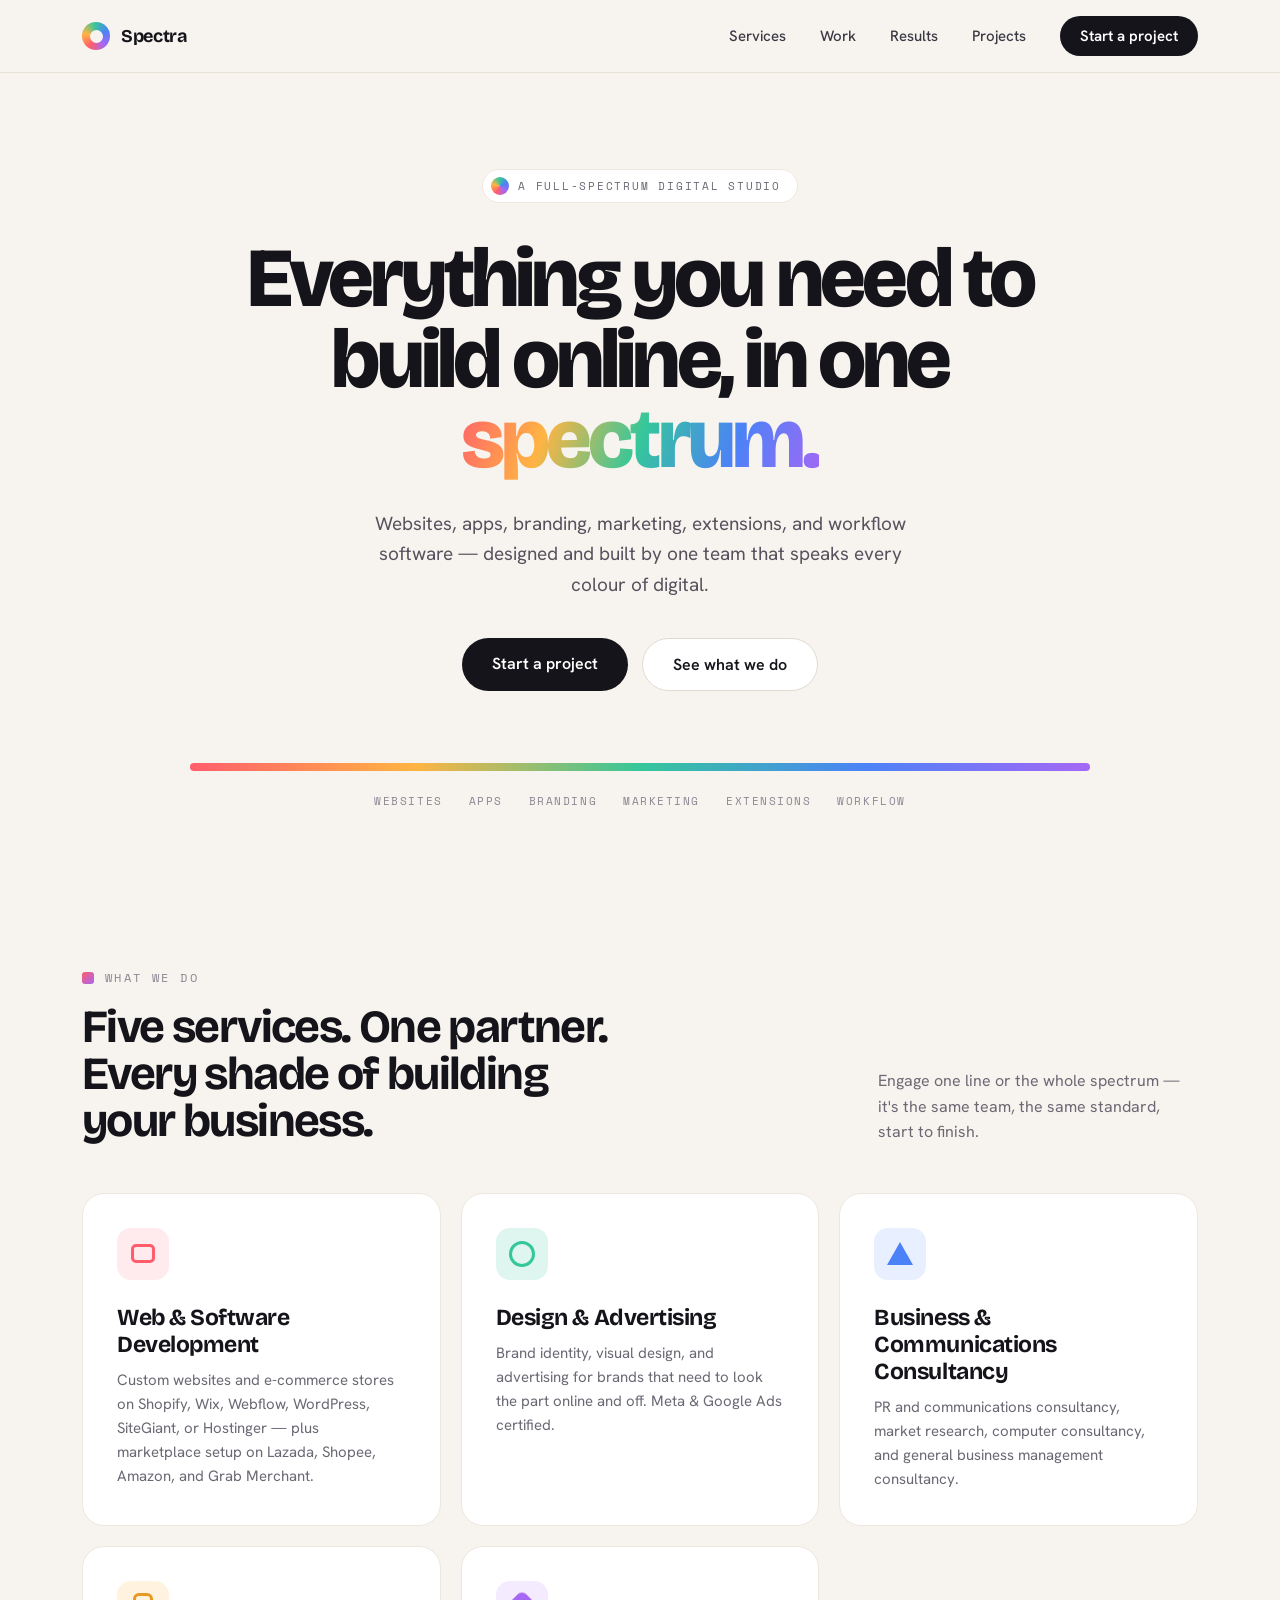
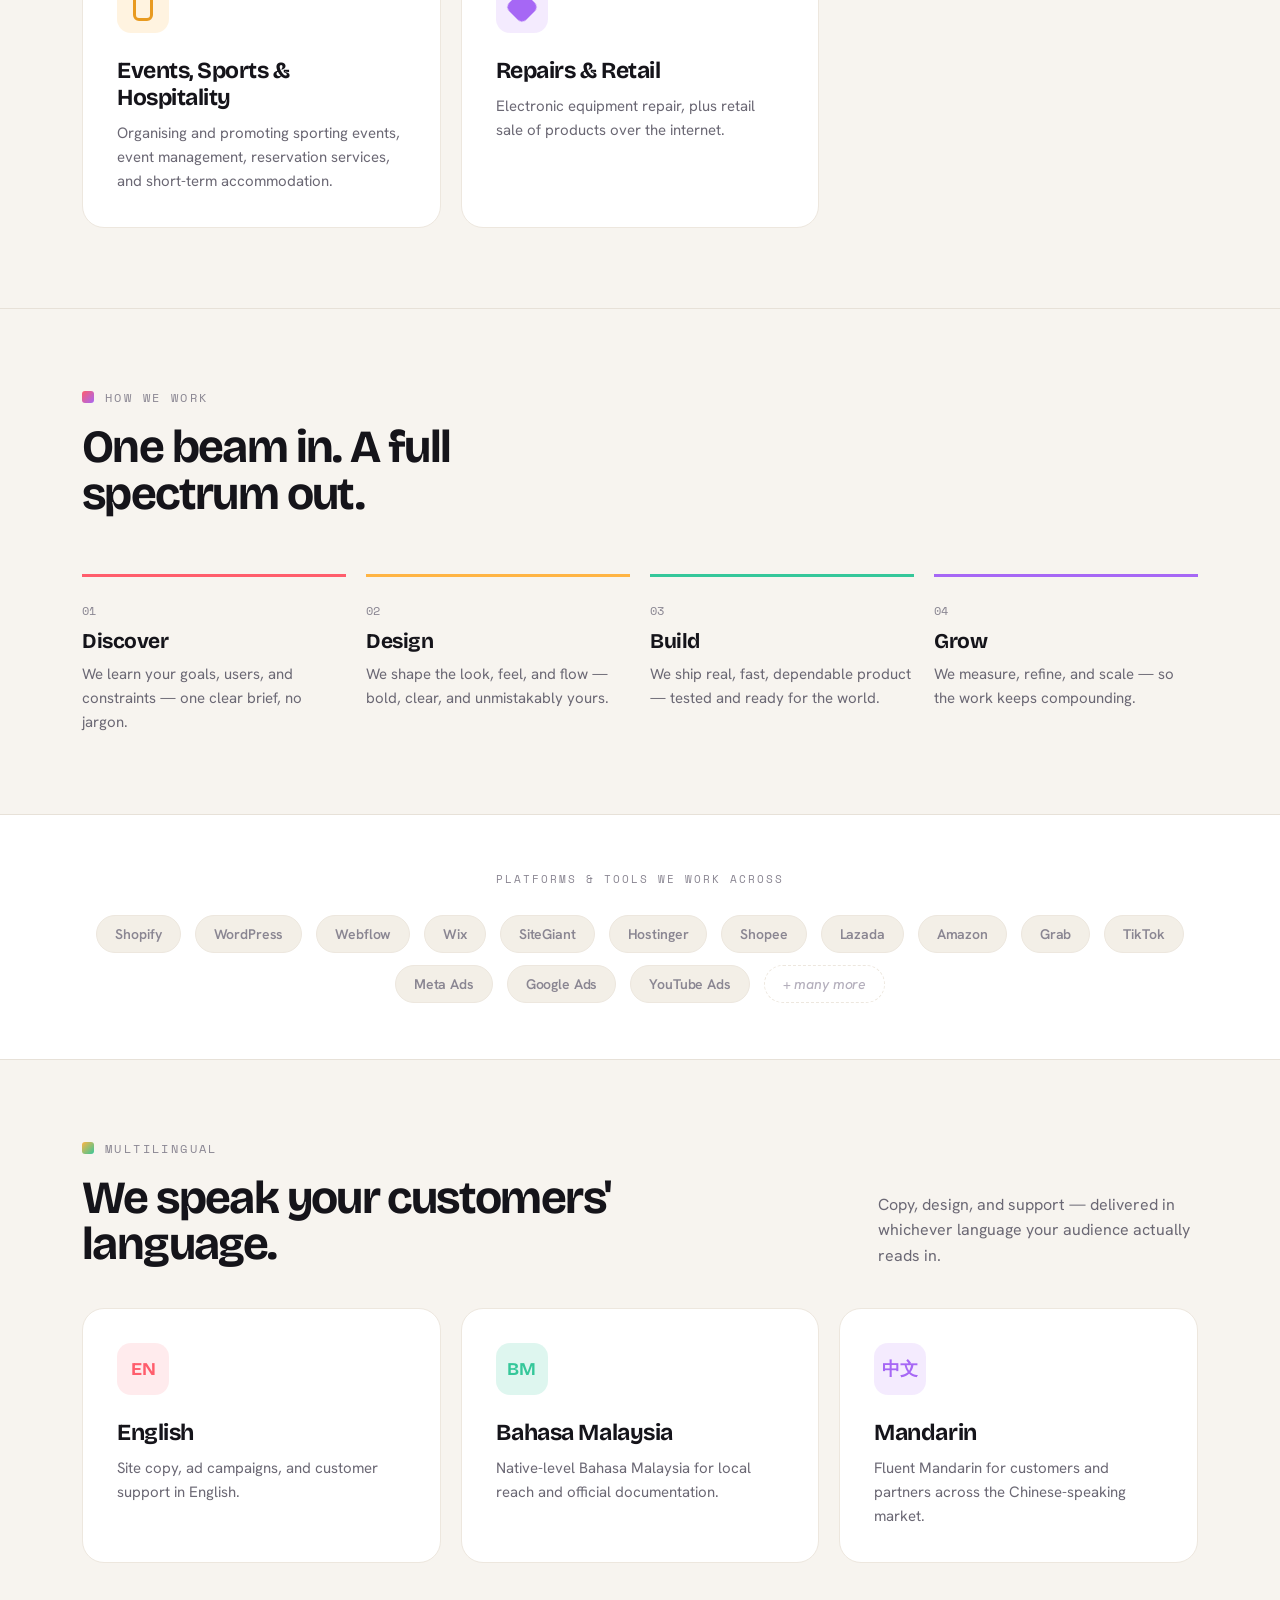
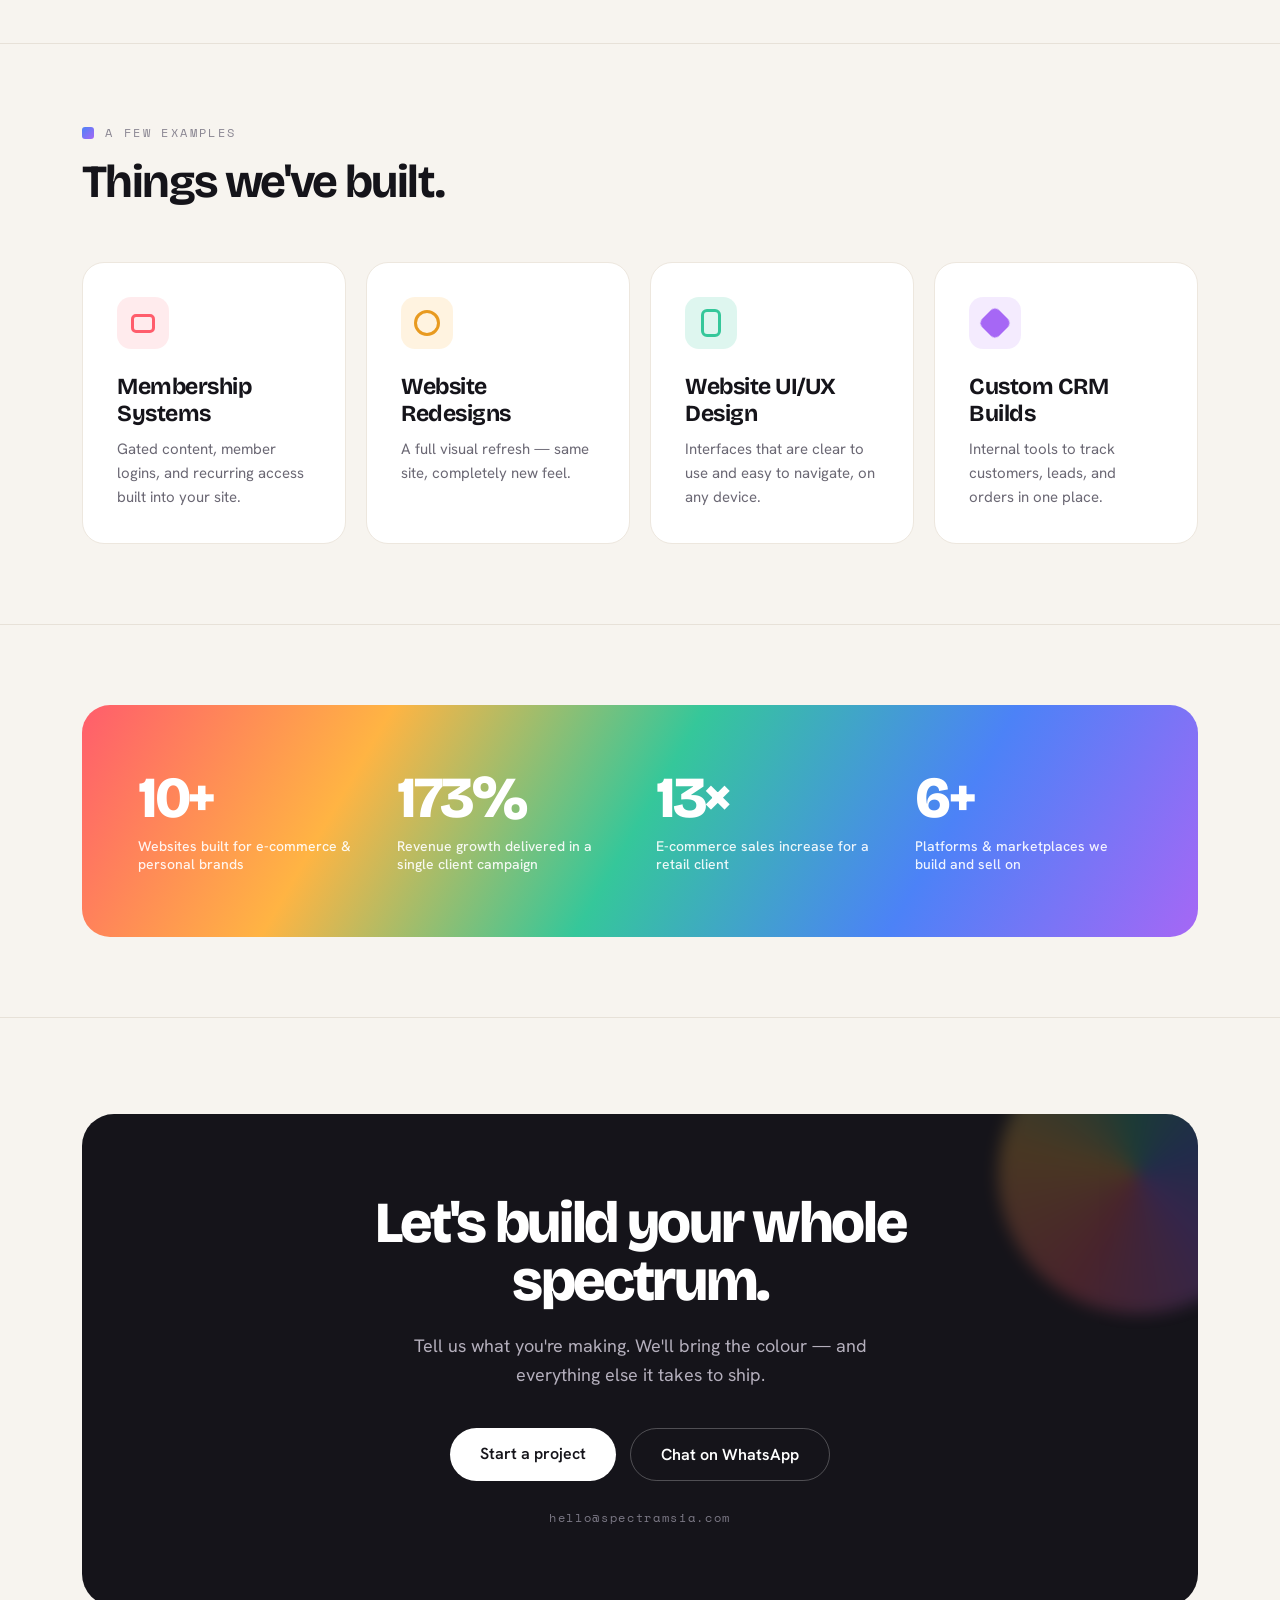
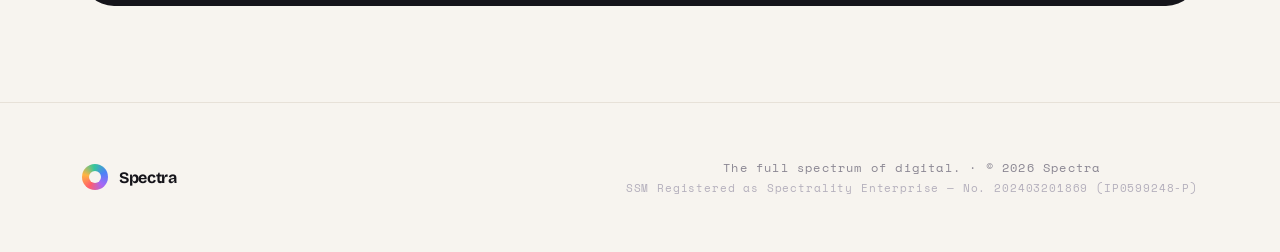
==== index.html @ 137b0df6 "Initial commit: homepage, favicon, and Projects page Adds favicon set (color-wheel mark) and a new /" ====
<!DOCTYPE html>
<html lang="en">
<head>
<meta charset="UTF-8">
<meta name="viewport" content="width=device-width, initial-scale=1.0">
<title>Spectra | Web Design, Branding &amp; Advertising Studio, Selangor</title>
<meta name="description" content="Spectra builds websites, apps, branding, and marketing for e-commerce and personal brands across Malaysia — Shopify, Wix, Webflow, WordPress, and more.">
<meta name="robots" content="index, follow">
<link rel="canonical" href="https://www.spectramsia.com/">
<meta name="theme-color" content="#15141A">

<!-- Favicon -->
<link rel="icon" href="/favicon.ico" sizes="32x32">
<link rel="icon" type="image/png" sizes="16x16" href="/favicon-16x16.png">
<link rel="icon" type="image/png" sizes="32x32" href="/favicon-32x32.png">
<link rel="icon" type="image/png" sizes="48x48" href="/favicon-48x48.png">
<link rel="apple-touch-icon" sizes="180x180" href="/apple-touch-icon.png">

<!-- Open Graph -->
<meta property="og:type" content="website">
<meta property="og:site_name" content="Spectra">
<meta property="og:title" content="Spectra | Web Design, Branding &amp; Advertising Studio">
<meta property="og:description" content="Websites, apps, branding, and marketing for e-commerce and personal brands across Malaysia — one team, every colour of digital.">
<meta property="og:url" content="https://www.spectramsia.com/">
<meta property="og:locale" content="en_US">

<!-- Twitter Card -->
<meta name="twitter:card" content="summary">
<meta name="twitter:title" content="Spectra | Web Design, Branding &amp; Advertising Studio">
<meta name="twitter:description" content="Websites, apps, branding, and marketing for e-commerce and personal brands across Malaysia — one team, every colour of digital.">

<link rel="preconnect" href="https://fonts.googleapis.com">
<link rel="preconnect" href="https://fonts.gstatic.com" crossorigin>
<link href="https://fonts.googleapis.com/css2?family=Bricolage+Grotesque:wght@400;500;700;800&family=Hanken+Grotesk:wght@500;600;700&family=Space+Mono:wght@400;700&display=swap" rel="stylesheet">

<script type="application/ld+json">
{
  "@context": "https://schema.org",
  "@type": "ProfessionalService",
  "name": "Spectra",
  "legalName": "Spectrality Enterprise",
  "description": "Web design, branding and advertising studio building websites, apps, and marketing for e-commerce and personal brands, plus event and sports facilitation as a secondary service.",
  "url": "https://www.spectramsia.com/",
  "address": {
    "@type": "PostalAddress",
    "streetAddress": "C-11-06 The Zest, Bandara Kinrara 9",
    "addressLocality": "Puchong",
    "addressRegion": "Selangor",
    "postalCode": "47180",
    "addressCountry": "MY"
  },
  "areaServed": "MY",
  "priceRange": "$$",
  "sameAs": [],
  "hasOfferCatalog": {
    "@type": "OfferCatalog",
    "name": "Services",
    "itemListElement": [
      { "@type": "Offer", "itemOffered": { "@type": "Service", "name": "Web & Software Development", "description": "Custom websites and e-commerce stores on Shopify, Wix, Webflow, WordPress, SiteGiant, or Hostinger." } },
      { "@type": "Offer", "itemOffered": { "@type": "Service", "name": "Design & Advertising", "description": "Brand identity, design, and Meta/Google Ads campaigns." } },
      { "@type": "Offer", "itemOffered": { "@type": "Service", "name": "Business & Communications Consultancy", "description": "PR, market research, and business management consultancy." } },
      { "@type": "Offer", "itemOffered": { "@type": "Service", "name": "Events, Sports & Hospitality", "description": "Organising and promoting sporting events, event management, and short-term accommodation." } },
      { "@type": "Offer", "itemOffered": { "@type": "Service", "name": "Repairs & Retail", "description": "Electronic equipment repair and retail sale of products online." } }
    ]
  }
}
</script>

<style>
  * { margin:0; padding:0; box-sizing:border-box; }
  html { scroll-behavior:smooth; }
  html, body { overflow-x:hidden; max-width:100%; }
  body { background:#F7F4EF; font-family:'Hanken Grotesk',sans-serif; color:#15141A; -webkit-font-smoothing:antialiased; -webkit-text-size-adjust:100%; }
  ::selection { background:#A667F5; color:#fff; }
  a { text-decoration:none; color:inherit; }
  .rise { animation: rise 0.7s ease-out both; }
  @keyframes rise { from{opacity:0; transform:translateY(10px);} to{opacity:1; transform:translateY(0);} }
  @media (prefers-reduced-motion: reduce) { .rise { animation:none; } }

  .btn-dark:hover { background:#2B2933; }
  .btn-light:hover { border-color:#15141A; }
  .service-card:hover { border-color: var(--hover-color, #15141A); }

  /* ---------- NAV / MOBILE MENU ---------- */
  .nav-toggle-input{ display:none; }
  .nav-toggle-label{
    display:none; width:36px; height:36px; align-items:center; justify-content:center;
    cursor:pointer; border-radius:8px; flex-shrink:0;
  }
  .nav-toggle-label span, .nav-toggle-label span::before, .nav-toggle-label span::after{
    content:""; display:block; width:20px; height:2px; background:#15141A; border-radius:2px;
    position:relative; transition:transform 0.2s ease, opacity 0.2s ease;
  }
  .nav-toggle-label span::before{ position:absolute; top:-6px; }
  .nav-toggle-label span::after{ position:absolute; top:6px; }
  .mobile-menu{ display:none; }

  @media (max-width:860px){
    .nav-links{ display:none !important; }
    .nav-toggle-label{ display:flex !important; }
    .nav-cta-desktop{ display:none !important; }

    .mobile-menu{
      display:block; max-height:0; overflow:hidden; list-style:none;
      background:#fff; border-top:1px solid #E7E1D8; transition:max-height 0.25s ease;
    }
    .mobile-menu li{ border-bottom:1px solid #EDE7DE; }
    .mobile-menu a{ display:block; padding:14px 32px; font-size:15px; font-weight:500; }
    .mobile-menu .mm-cta{ font-weight:600; color:#A667F5; }
    .nav-toggle-input:checked ~ .mobile-menu{ max-height:280px; }
    .nav-toggle-input:checked ~ .nav-bar .nav-toggle-label span{ background:transparent; }
    .nav-toggle-input:checked ~ .nav-bar .nav-toggle-label span::before{ transform:translateY(6px) rotate(45deg); }
    .nav-toggle-input:checked ~ .nav-bar .nav-toggle-label span::after{ transform:translateY(-6px) rotate(-45deg); }
  }

  /* ---------- HERO ---------- */
  .hero-wrap{ max-width:1180px; margin:0 auto; padding:96px 32px 80px; text-align:center; display:flex; flex-direction:column; align-items:center; }
  .hero-title{ font-family:'Bricolage Grotesque',sans-serif; font-weight:800; font-size:84px; line-height:0.96; letter-spacing:-0.045em; max-width:960px; }
  .hero-lead{ font-size:19px; line-height:1.6; color:#55525E; max-width:560px; margin-top:28px; }
  .hero-ctas{ display:flex; gap:14px; margin-top:38px; flex-wrap:wrap; justify-content:center; }
  .hero-ticker{ display:flex; flex-wrap:wrap; justify-content:center; gap:10px 26px; margin-top:22px; }
  .hero-ticker span{ font-family:'Space Mono',monospace; font-size:11px; letter-spacing:0.14em; text-transform:uppercase; color:#8A8692; }

  @media (max-width:760px){
    .hero-wrap{ padding:56px 24px 56px; }
    .hero-title{ font-size:40px !important; line-height:1.04 !important; letter-spacing:-0.03em !important; }
    .hero-lead{ font-size:16px !important; }
    .hero-ctas{ flex-direction:column; align-items:stretch; width:100%; margin-top:28px; }
    .hero-ctas a{ text-align:center; width:100%; }
    .spectrum-beam{ margin-top:44px !important; }
  }
  @media (max-width:420px){
    .hero-ticker{ gap:8px 16px; }
    .hero-ticker span{ font-size:10px; }
  }

  /* ---------- PLATFORM ROW ---------- */
  .platform-row{ display:flex; flex-wrap:wrap; justify-content:center; gap:12px 14px; }
  .platform-row span{
    font-family:'Hanken Grotesk',sans-serif; font-weight:600; font-size:14px;
    color:#8A8692; background:#F3EFE7; border:1px solid #EDE7DE;
    padding:9px 18px; border-radius:999px; letter-spacing:-0.01em;
    transition:color 0.2s ease, border-color 0.2s ease;
  }
  .platform-row span:hover{ color:#15141A; border-color:#D8D0C2; }
  .platform-row .platform-more{ color:#B4AFBC; font-style:italic; font-weight:500; background:transparent; border-style:dashed; }
  @media (max-width:600px){
    .platform-row{ gap:8px 10px; }
    .platform-row span{ font-size:12.5px; padding:7px 14px; }
  }

  /* ---------- SECTION HEAD ---------- */
  .sec-head{ display:flex; align-items:flex-end; justify-content:space-between; flex-wrap:wrap; gap:20px; margin-bottom:48px; }
  .sec-title{ font-family:'Bricolage Grotesque',sans-serif; font-weight:700; font-size:46px; line-height:1.02; letter-spacing:-0.035em; max-width:560px; }
  .sec-sub{ font-size:16px; line-height:1.6; color:#6B6874; max-width:320px; }
  @media (max-width:760px){
    .sec-title{ font-size:28px !important; }
    section{ padding-left:24px; padding-right:24px; }
  }

  /* ---------- GRIDS ---------- */
  .grid-3{ display:grid; grid-template-columns:repeat(3,1fr); gap:20px; }
  .grid-4{ display:grid; grid-template-columns:repeat(4,1fr); gap:20px; }
  @media (max-width:860px){
    .grid-3{ grid-template-columns:repeat(2,1fr) !important; }
    .grid-4{ grid-template-columns:repeat(2,1fr) !important; }
  }
  @media (max-width:560px){
    .grid-3{ grid-template-columns:1fr !important; }
    .grid-4{ grid-template-columns:1fr !important; }
  }

  .service-card{ background:#fff; border:1px solid #EDE7DE; border-radius:22px; padding:34px; display:block; }
  .service-card h3{ font-family:'Bricolage Grotesque',sans-serif; font-weight:700; font-size:23px; letter-spacing:-0.02em; margin-bottom:10px; }
  .service-card p{ font-size:15px; line-height:1.6; color:#6B6874; }
  .icon-box{ width:52px; height:52px; border-radius:14px; display:flex; align-items:center; justify-content:center; margin-bottom:24px; }
  @media (max-width:760px){ .service-card{ padding:26px; } }

  /* ---------- PROCESS ---------- */
  .process-step{ padding-top:22px; border-top:3px solid; }
  .process-step h3{ font-family:'Bricolage Grotesque',sans-serif; font-weight:700; font-size:21px; letter-spacing:-0.02em; margin:8px 0 8px; }
  .process-step p{ font-size:15px; line-height:1.6; color:#6B6874; }

  /* ---------- PROOF / STATS ---------- */
  .proof-box{ border-radius:28px; background:linear-gradient(120deg,#FF5D6C,#FFB443,#35C79A,#4C82F7,#A667F5); padding:64px 56px; }
  .proof-grid{ display:grid; grid-template-columns:repeat(4,1fr); gap:32px; }
  .proof-num{ font-family:'Bricolage Grotesque',sans-serif; font-weight:800; font-size:58px; line-height:1; letter-spacing:-0.04em; color:#fff; }
  .proof-label{ font-size:14px; color:rgba(255,255,255,0.9); margin-top:10px; font-weight:500; }
  @media (max-width:860px){
    .proof-box{ padding:44px 28px; }
    .proof-grid{ grid-template-columns:repeat(2,1fr) !important; row-gap:36px; }
    .proof-num{ font-size:42px !important; }
  }
  @media (max-width:480px){
    .proof-grid{ grid-template-columns:1fr !important; }
  }

  /* ---------- CTA ---------- */
  .cta-box{ background:#15141A; border-radius:32px; padding:80px 56px; text-align:center; position:relative; overflow:hidden; }
  .cta-title{ font-family:'Bricolage Grotesque',sans-serif; font-weight:800; font-size:58px; line-height:1; letter-spacing:-0.04em; color:#fff; max-width:640px; margin:0 auto; }
  .cta-sub{ font-size:18px; line-height:1.6; color:#B4AFBC; max-width:480px; margin:22px auto 0; }
  @media (max-width:760px){
    .cta-box{ padding:52px 28px; border-radius:24px; }
    .cta-title{ font-size:34px !important; }
    .cta-sub{ font-size:15px !important; }
    .cta-box div[style*="display:flex"]{ flex-direction:column; align-items:stretch; }
    .cta-box a{ text-align:center; }
  }

  /* ---------- FOOTER ---------- */
  .footer-inner{ max-width:1180px; margin:0 auto; padding:56px 32px; display:flex; align-items:center; justify-content:space-between; flex-wrap:wrap; gap:12px; }
  @media (max-width:560px){
    .footer-inner{ flex-direction:column; text-align:center; padding:40px 24px; }
  }
</style>
</head>
<body>

<div style="overflow-x:hidden;">

  <!-- ===== NAV ===== -->
  <input type="checkbox" id="nav-toggle" class="nav-toggle-input">
  <nav class="nav-bar" style="position:sticky;top:0;z-index:50;backdrop-filter:blur(14px);background:rgba(247,244,239,0.9);border-bottom:1px solid #E7E1D8;">
    <div style="max-width:1180px;margin:0 auto;padding:16px 32px;display:flex;align-items:center;justify-content:space-between;">
      <a href="#top" style="display:flex;align-items:center;gap:11px;">
        <div style="width:28px;height:28px;border-radius:50%;background:conic-gradient(from 210deg,#FF5D6C,#FFB443,#35C79A,#4C82F7,#A667F5,#FF5D6C);display:flex;align-items:center;justify-content:center;" aria-hidden="true">
          <div style="width:13px;height:13px;border-radius:50%;background:#F7F4EF;"></div>
        </div>
        <span style="font-family:'Bricolage Grotesque',sans-serif;font-weight:700;font-size:18px;letter-spacing:-0.02em;">Spectra</span>
      </a>
      <div class="nav-links" style="display:flex;align-items:center;gap:34px;">
        <a href="#services" style="font-size:15px;font-weight:500;color:#3A3843;">Services</a>
        <a href="#work" style="font-size:15px;font-weight:500;color:#3A3843;">Work</a>
        <a href="#proof" style="font-size:15px;font-weight:500;color:#3A3843;">Results</a>
        <a href="/projects/" style="font-size:15px;font-weight:500;color:#3A3843;">Projects</a>
        <a href="#contact" class="btn-dark" style="font-family:'Hanken Grotesk',sans-serif;font-weight:600;font-size:15px;color:#fff;background:#15141A;padding:10px 20px;border-radius:999px;">Start a project</a>
      </div>
      <label for="nav-toggle" class="nav-toggle-label" aria-label="Toggle menu"><span></span></label>
    </div>
  </nav>
  <ul class="mobile-menu">
    <li><a href="#services">Services</a></li>
    <li><a href="#work">Work</a></li>
    <li><a href="#proof">Results</a></li>
    <li><a href="/projects/">Projects</a></li>
    <li><a href="#contact" class="mm-cta">Start a project →</a></li>
  </ul>

  <!-- ===== HERO ===== -->
  <header id="top" class="hero-wrap">
    <div class="rise" style="display:inline-flex;align-items:center;gap:9px;background:#fff;border:1px solid #EDE7DE;border-radius:999px;padding:7px 16px 7px 8px;margin-bottom:36px;">
      <span style="width:18px;height:18px;border-radius:50%;background:conic-gradient(from 210deg,#FF5D6C,#FFB443,#35C79A,#4C82F7,#A667F5,#FF5D6C);" aria-hidden="true"></span>
      <span style="font-family:'Space Mono',monospace;font-size:11px;letter-spacing:0.16em;text-transform:uppercase;color:#6B6874;">A full-spectrum digital studio</span>
    </div>

    <h1 class="rise hero-title">
      Everything you need to<br>build online, in one<br>
      <span style="position:relative;display:inline-block;">
        <span style="background:linear-gradient(110deg,#FF5D6C,#FFB443,#35C79A,#4C82F7,#A667F5);-webkit-background-clip:text;background-clip:text;color:transparent;">spectrum.</span>
      </span>
    </h1>

    <p class="rise hero-lead">
      Websites, apps, branding, marketing, extensions, and workflow software — designed and built by one team that speaks every colour of digital.
    </p>

    <div class="rise hero-ctas">
      <a href="#contact" class="btn-dark" style="font-family:'Hanken Grotesk',sans-serif;font-weight:600;font-size:16px;color:#fff;background:#15141A;padding:15px 30px;border-radius:999px;">Start a project</a>
      <a href="#services" class="btn-light" style="font-family:'Hanken Grotesk',sans-serif;font-weight:600;font-size:16px;color:#15141A;background:#fff;border:1px solid #E0D9CE;padding:15px 30px;border-radius:999px;">See what we do</a>
    </div>

    <!-- spectrum beam -->
    <div class="rise spectrum-beam" style="width:100%;max-width:900px;height:8px;border-radius:8px;margin-top:72px;background:linear-gradient(90deg,#FF5D6C,#FFB443,#35C79A,#4C82F7,#A667F5);opacity:0.95;" aria-hidden="true"></div>
    <div class="hero-ticker">
      <span>Websites</span><span>Apps</span><span>Branding</span><span>Marketing</span><span>Extensions</span><span>Workflow</span>
    </div>
  </header>

  <!-- ===== SERVICES ===== -->
  <section id="services" style="max-width:1180px;margin:0 auto;padding:80px 32px;">
    <div class="sec-head">
      <div>
        <div style="display:flex;align-items:center;gap:11px;margin-bottom:18px;">
          <div style="height:12px;width:12px;border-radius:3px;background:linear-gradient(135deg,#FF5D6C,#A667F5);" aria-hidden="true"></div>
          <span style="font-family:'Space Mono',monospace;font-size:12px;letter-spacing:0.2em;text-transform:uppercase;color:#8A8692;">What we do</span>
        </div>
        <h2 class="sec-title">Five services. One partner. Every shade of building your business.</h2>
      </div>
      <p class="sec-sub">Engage one line or the whole spectrum — it's the same team, the same standard, start to finish.</p>
    </div>

    <div class="grid-3">
      <!-- Web & Software Development - Coral -->
      <a href="#contact" class="service-card" style="--hover-color:#FF5D6C;">
        <div class="icon-box" style="background:rgba(255,93,108,0.12);"><div style="width:24px;height:19px;border-radius:5px;border:3px solid #FF5D6C;"></div></div>
        <h3>Web &amp; Software Development</h3>
        <p>Custom websites and e-commerce stores on Shopify, Wix, Webflow, WordPress, SiteGiant, or Hostinger — plus marketplace setup on Lazada, Shopee, Amazon, and Grab Merchant.</p>
      </a>
      <!-- Design & Advertising - Jade -->
      <a href="#contact" class="service-card" style="--hover-color:#35C79A;">
        <div class="icon-box" style="background:rgba(53,199,154,0.16);"><div style="width:26px;height:26px;border-radius:50%;border:3px solid #35C79A;"></div></div>
        <h3>Design &amp; Advertising</h3>
        <p>Brand identity, visual design, and advertising for brands that need to look the part online and off. Meta &amp; Google Ads certified.</p>
      </a>
      <!-- Business Consultancy - Azure -->
      <a href="#contact" class="service-card" style="--hover-color:#4C82F7;">
        <div class="icon-box" style="background:rgba(76,130,247,0.13);"><div style="width:0;height:0;border-left:13px solid transparent;border-right:13px solid transparent;border-bottom:23px solid #4C82F7;"></div></div>
        <h3>Business &amp; Communications Consultancy</h3>
        <p>PR and communications consultancy, market research, computer consultancy, and general business management consultancy.</p>
      </a>
      <!-- Events, Sports & Hospitality - Amber -->
      <a href="#contact" class="service-card" style="--hover-color:#E89A20;">
        <div class="icon-box" style="background:rgba(255,180,67,0.16);"><div style="width:20px;height:28px;border-radius:6px;border:3px solid #E89A20;"></div></div>
        <h3>Events, Sports &amp; Hospitality</h3>
        <p>Organising and promoting sporting events, event management, reservation services, and short-term accommodation.</p>
      </a>
      <!-- Repairs & Retail - Violet -->
      <a href="#contact" class="service-card" style="--hover-color:#A667F5;">
        <div class="icon-box" style="background:rgba(166,103,245,0.13);"><div style="width:24px;height:24px;background:#A667F5;transform:rotate(45deg);border-radius:6px;"></div></div>
        <h3>Repairs &amp; Retail</h3>
        <p>Electronic equipment repair, plus retail sale of products over the internet.</p>
      </a>
    </div>
  </section>

  <!-- ===== HOW WE WORK ===== -->
  <section id="process" style="border-top:1px solid #E7E1D8;">
    <div style="max-width:1180px;margin:0 auto;padding:80px 32px;">
      <div style="display:flex;align-items:center;gap:11px;margin-bottom:18px;">
        <div style="height:12px;width:12px;border-radius:3px;background:linear-gradient(135deg,#FF5D6C,#A667F5);" aria-hidden="true"></div>
        <span style="font-family:'Space Mono',monospace;font-size:12px;letter-spacing:0.2em;text-transform:uppercase;color:#8A8692;">How we work</span>
      </div>
      <h2 class="sec-title" style="margin-bottom:56px;">One beam in. A full spectrum out.</h2>

      <div class="grid-4">
        <div class="process-step" style="border-color:#FF5D6C;">
          <span style="font-family:'Space Mono',monospace;font-size:12px;color:#8A8692;">01</span>
          <h3>Discover</h3>
          <p>We learn your goals, users, and constraints — one clear brief, no jargon.</p>
        </div>
        <div class="process-step" style="border-color:#FFB443;">
          <span style="font-family:'Space Mono',monospace;font-size:12px;color:#8A8692;">02</span>
          <h3>Design</h3>
          <p>We shape the look, feel, and flow — bold, clear, and unmistakably yours.</p>
        </div>
        <div class="process-step" style="border-color:#35C79A;">
          <span style="font-family:'Space Mono',monospace;font-size:12px;color:#8A8692;">03</span>
          <h3>Build</h3>
          <p>We ship real, fast, dependable product — tested and ready for the world.</p>
        </div>
        <div class="process-step" style="border-color:#A667F5;">
          <span style="font-family:'Space Mono',monospace;font-size:12px;color:#8A8692;">04</span>
          <h3>Grow</h3>
          <p>We measure, refine, and scale — so the work keeps compounding.</p>
        </div>
      </div>
    </div>
  </section>

  <!-- ===== PLATFORMS STRIP ===== -->
  <section id="platforms" style="border-top:1px solid #E7E1D8;background:#fff;">
    <div style="max-width:1180px;margin:0 auto;padding:56px 32px;">
      <span style="display:block;text-align:center;font-family:'Space Mono',monospace;font-size:11px;letter-spacing:0.18em;text-transform:uppercase;color:#8A8692;margin-bottom:28px;">Platforms &amp; tools we work across</span>
      <div class="platform-row">
        <span>Shopify</span><span>WordPress</span><span>Webflow</span><span>Wix</span><span>SiteGiant</span>
        <span>Hostinger</span><span>Shopee</span><span>Lazada</span><span>Amazon</span><span>Grab</span>
        <span>TikTok</span><span>Meta Ads</span><span>Google Ads</span><span>YouTube Ads</span>
        <span class="platform-more">+ many more</span>
      </div>
    </div>
  </section>

  <!-- ===== LANGUAGES ===== -->
  <section id="languages" style="border-top:1px solid #E7E1D8;">
    <div style="max-width:1180px;margin:0 auto;padding:80px 32px;">
      <div class="sec-head" style="margin-bottom:40px;">
        <div>
          <div style="display:flex;align-items:center;gap:11px;margin-bottom:18px;">
            <div style="height:12px;width:12px;border-radius:3px;background:linear-gradient(135deg,#FFB443,#35C79A);" aria-hidden="true"></div>
            <span style="font-family:'Space Mono',monospace;font-size:12px;letter-spacing:0.2em;text-transform:uppercase;color:#8A8692;">Multilingual</span>
          </div>
          <h2 class="sec-title">We speak your customers' language.</h2>
        </div>
        <p class="sec-sub">Copy, design, and support — delivered in whichever language your audience actually reads in.</p>
      </div>

      <div class="grid-3">
        <div class="service-card" style="--hover-color:#FF5D6C;">
          <div class="icon-box" style="background:rgba(255,93,108,0.12);"><span style="font-family:'Bricolage Grotesque',sans-serif;font-weight:700;font-size:18px;color:#FF5D6C;">EN</span></div>
          <h3>English</h3>
          <p>Site copy, ad campaigns, and customer support in English.</p>
        </div>
        <div class="service-card" style="--hover-color:#35C79A;">
          <div class="icon-box" style="background:rgba(53,199,154,0.16);"><span style="font-family:'Bricolage Grotesque',sans-serif;font-weight:700;font-size:18px;color:#35C79A;">BM</span></div>
          <h3>Bahasa Malaysia</h3>
          <p>Native-level Bahasa Malaysia for local reach and official documentation.</p>
        </div>
        <div class="service-card" style="--hover-color:#A667F5;">
          <div class="icon-box" style="background:rgba(166,103,245,0.13);"><span style="font-family:'Bricolage Grotesque',sans-serif;font-weight:700;font-size:18px;color:#A667F5;">中文</span></div>
          <h3>Mandarin</h3>
          <p>Fluent Mandarin for customers and partners across the Chinese-speaking market.</p>
        </div>
      </div>
    </div>
  </section>

  <!-- ===== CAPABILITIES ===== -->
  <section id="work" style="border-top:1px solid #E7E1D8;">
    <div style="max-width:1180px;margin:0 auto;padding:80px 32px;">
      <div style="display:flex;align-items:center;gap:11px;margin-bottom:18px;">
        <div style="height:12px;width:12px;border-radius:3px;background:linear-gradient(135deg,#4C82F7,#A667F5);" aria-hidden="true"></div>
        <span style="font-family:'Space Mono',monospace;font-size:12px;letter-spacing:0.2em;text-transform:uppercase;color:#8A8692;">A few examples</span>
      </div>
      <h2 class="sec-title" style="margin-bottom:56px;">Things we've built.</h2>

      <div class="grid-4">
        <a href="#contact" class="service-card" style="--hover-color:#FF5D6C;">
          <div class="icon-box" style="background:rgba(255,93,108,0.12);"><div style="width:24px;height:19px;border-radius:5px;border:3px solid #FF5D6C;"></div></div>
          <h3>Membership Systems</h3>
          <p>Gated content, member logins, and recurring access built into your site.</p>
        </a>
        <a href="#contact" class="service-card" style="--hover-color:#FFB443;">
          <div class="icon-box" style="background:rgba(255,180,67,0.16);"><div style="width:26px;height:26px;border-radius:50%;border:3px solid #E89A20;"></div></div>
          <h3>Website Redesigns</h3>
          <p>A full visual refresh — same site, completely new feel.</p>
        </a>
        <a href="#contact" class="service-card" style="--hover-color:#35C79A;">
          <div class="icon-box" style="background:rgba(53,199,154,0.16);"><div style="width:20px;height:28px;border-radius:6px;border:3px solid #35C79A;"></div></div>
          <h3>Website UI/UX Design</h3>
          <p>Interfaces that are clear to use and easy to navigate, on any device.</p>
        </a>
        <a href="#contact" class="service-card" style="--hover-color:#A667F5;">
          <div class="icon-box" style="background:rgba(166,103,245,0.13);"><div style="width:24px;height:24px;background:#A667F5;transform:rotate(45deg);border-radius:6px;"></div></div>
          <h3>Custom CRM Builds</h3>
          <p>Internal tools to track customers, leads, and orders in one place.</p>
        </a>
      </div>
    </div>
  </section>


  <!-- ===== PROOF / STATS ===== -->
  <section id="proof" style="border-top:1px solid #E7E1D8;">
    <div style="max-width:1180px;margin:0 auto;padding:80px 32px;">
      <div class="proof-box">
        <div class="proof-grid">
          <div>
            <div class="proof-num">10+</div>
            <p class="proof-label">Websites built for e-commerce &amp; personal brands</p>
          </div>
          <div>
            <div class="proof-num">173%</div>
            <p class="proof-label">Revenue growth delivered in a single client campaign</p>
          </div>
          <div>
            <div class="proof-num">13×</div>
            <p class="proof-label">E-commerce sales increase for a retail client</p>
          </div>
          <div>
            <div class="proof-num">6+</div>
            <p class="proof-label">Platforms &amp; marketplaces we build and sell on</p>
          </div>
        </div>
      </div>
    </div>
  </section>

  <!-- ===== CTA ===== -->
  <section id="contact" style="border-top:1px solid #E7E1D8;">
    <div style="max-width:1180px;margin:0 auto;padding:96px 32px;">
      <div class="cta-box">
        <div style="position:absolute;top:-80px;right:-80px;width:280px;height:280px;border-radius:50%;background:conic-gradient(from 210deg,#FF5D6C,#FFB443,#35C79A,#4C82F7,#A667F5,#FF5D6C);opacity:0.22;filter:blur(8px);" aria-hidden="true"></div>
        <div style="position:relative;">
          <h2 class="cta-title">Let's build your whole spectrum.</h2>
          <p class="cta-sub">Tell us what you're making. We'll bring the colour — and everything else it takes to ship.</p>
          <div style="display:flex;gap:14px;margin-top:38px;justify-content:center;flex-wrap:wrap;">
            <a href="mailto:hello@spectramsia.com" style="font-family:'Hanken Grotesk',sans-serif;font-weight:600;font-size:16px;color:#15141A;background:#fff;padding:15px 30px;border-radius:999px;">Start a project</a>
            <a href="https://wa.me/601151725789" target="_blank" rel="noopener" style="font-family:'Hanken Grotesk',sans-serif;font-weight:600;font-size:16px;color:#fff;border:1px solid rgba(255,255,255,0.25);padding:15px 30px;border-radius:999px;">Chat on WhatsApp</a>
          </div>
          <p style="font-family:'Space Mono',monospace;font-size:12px;letter-spacing:0.14em;color:#7C7986;margin-top:28px;">hello@spectramsia.com</p>
        </div>
      </div>
    </div>
  </section>

  <!-- ===== FOOTER ===== -->
  <footer style="border-top:1px solid #E7E1D8;">
    <div class="footer-inner">
      <div style="display:flex;align-items:center;gap:11px;">
        <div style="width:26px;height:26px;border-radius:50%;background:conic-gradient(from 210deg,#FF5D6C,#FFB443,#35C79A,#4C82F7,#A667F5,#FF5D6C);display:flex;align-items:center;justify-content:center;" aria-hidden="true"><div style="width:12px;height:12px;border-radius:50%;background:#F7F4EF;"></div></div>
        <span style="font-family:'Bricolage Grotesque',sans-serif;font-weight:700;font-size:16px;letter-spacing:-0.02em;">Spectra</span>
      </div>
      <div style="text-align:center;">
        <div style="font-family:'Space Mono',monospace;font-size:12px;letter-spacing:0.1em;color:#8A8692;">The full spectrum of digital. · © 2026 Spectra</div>
        <div style="font-family:'Space Mono',monospace;font-size:10.5px;letter-spacing:0.08em;color:#B4AFBC;margin-top:4px;">SSM Registered as Spectrality Enterprise — No. 202403201869 (IP0599248-P)</div>
      </div>
    </div>
  </footer>

</div>
</body>
</html>
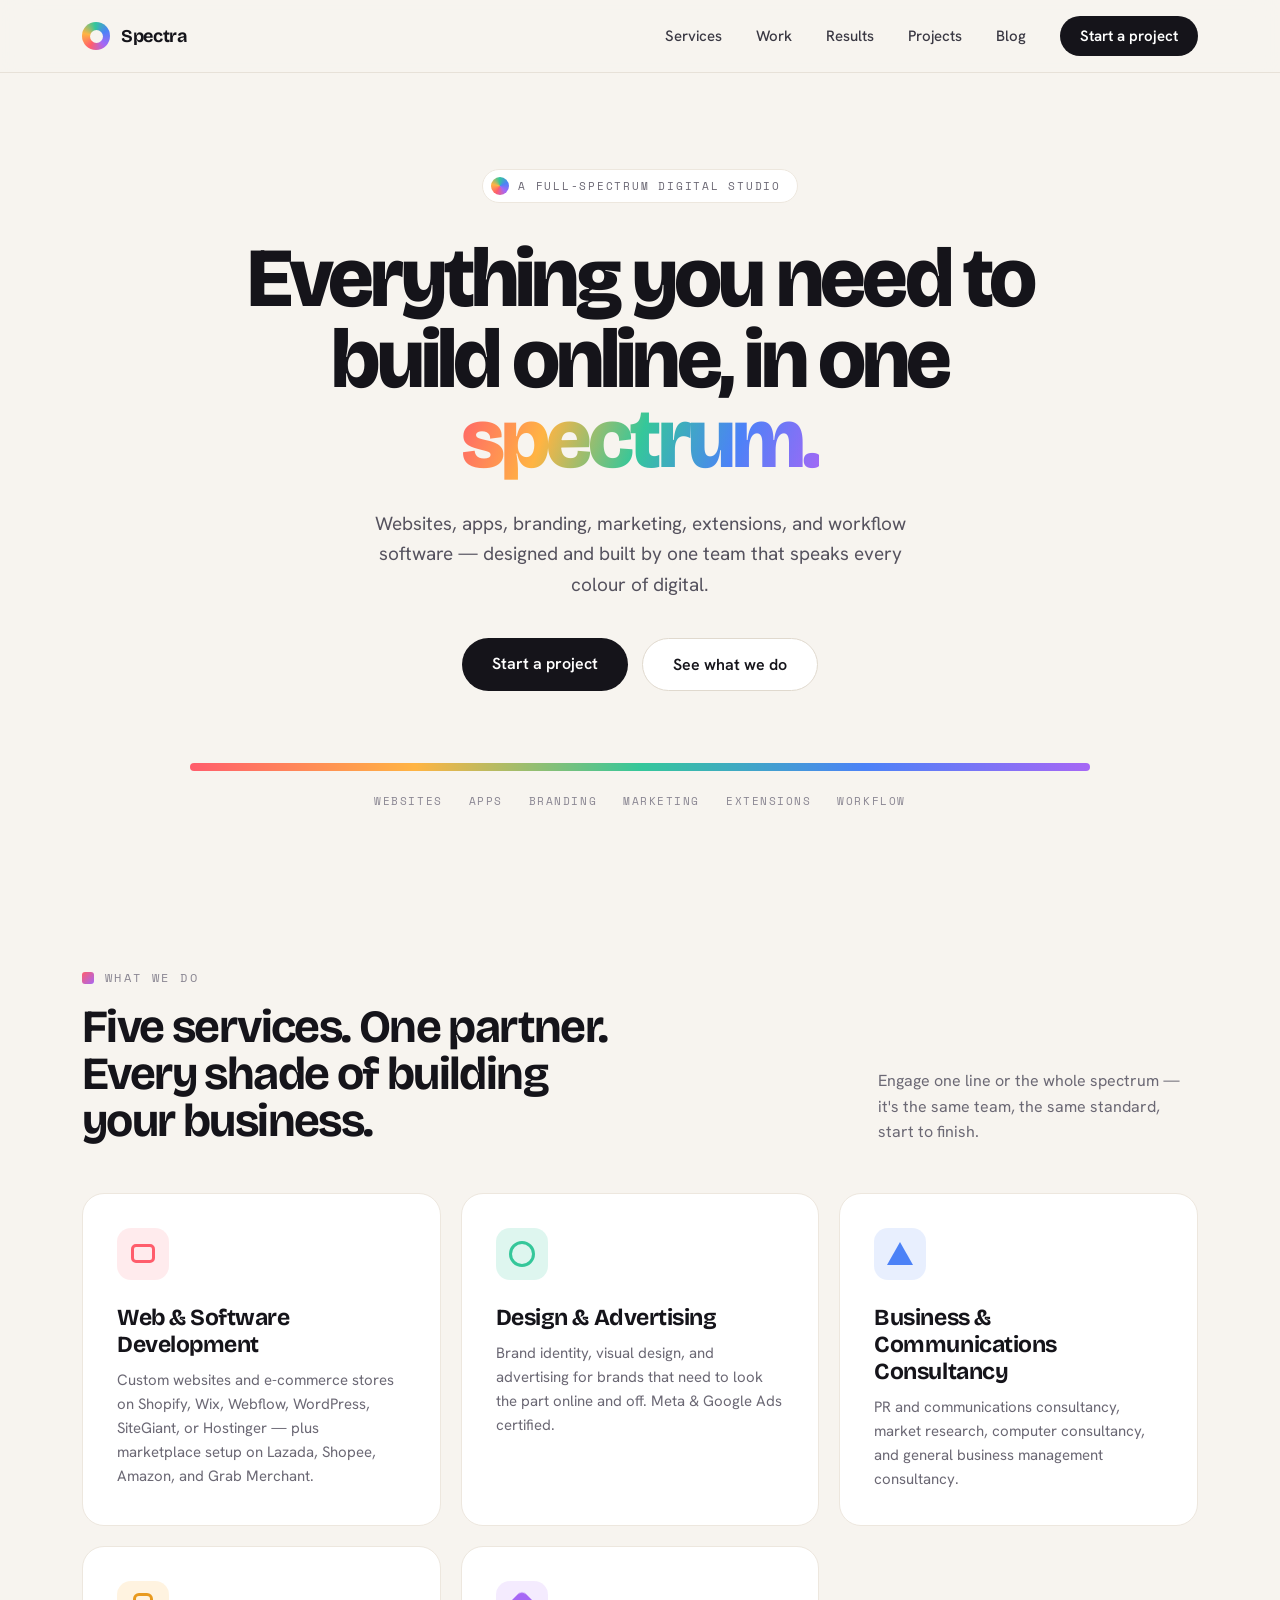
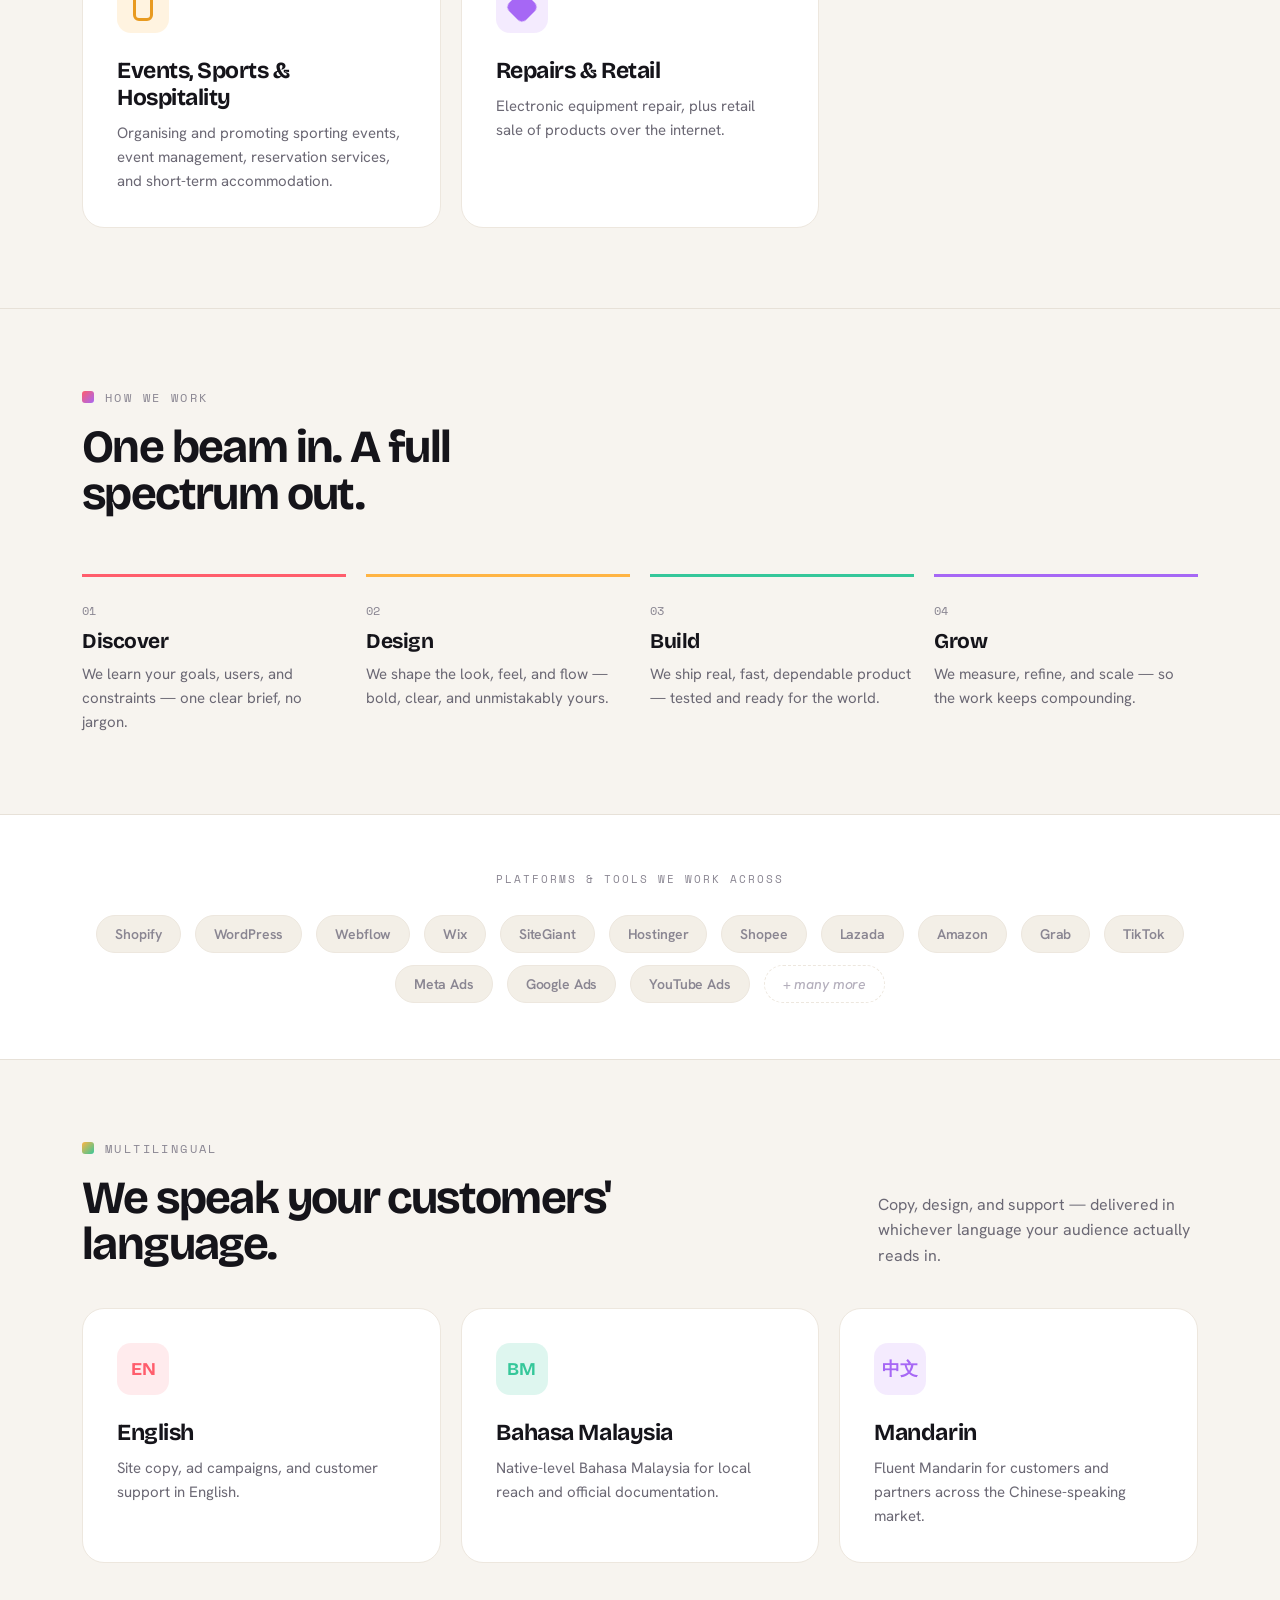
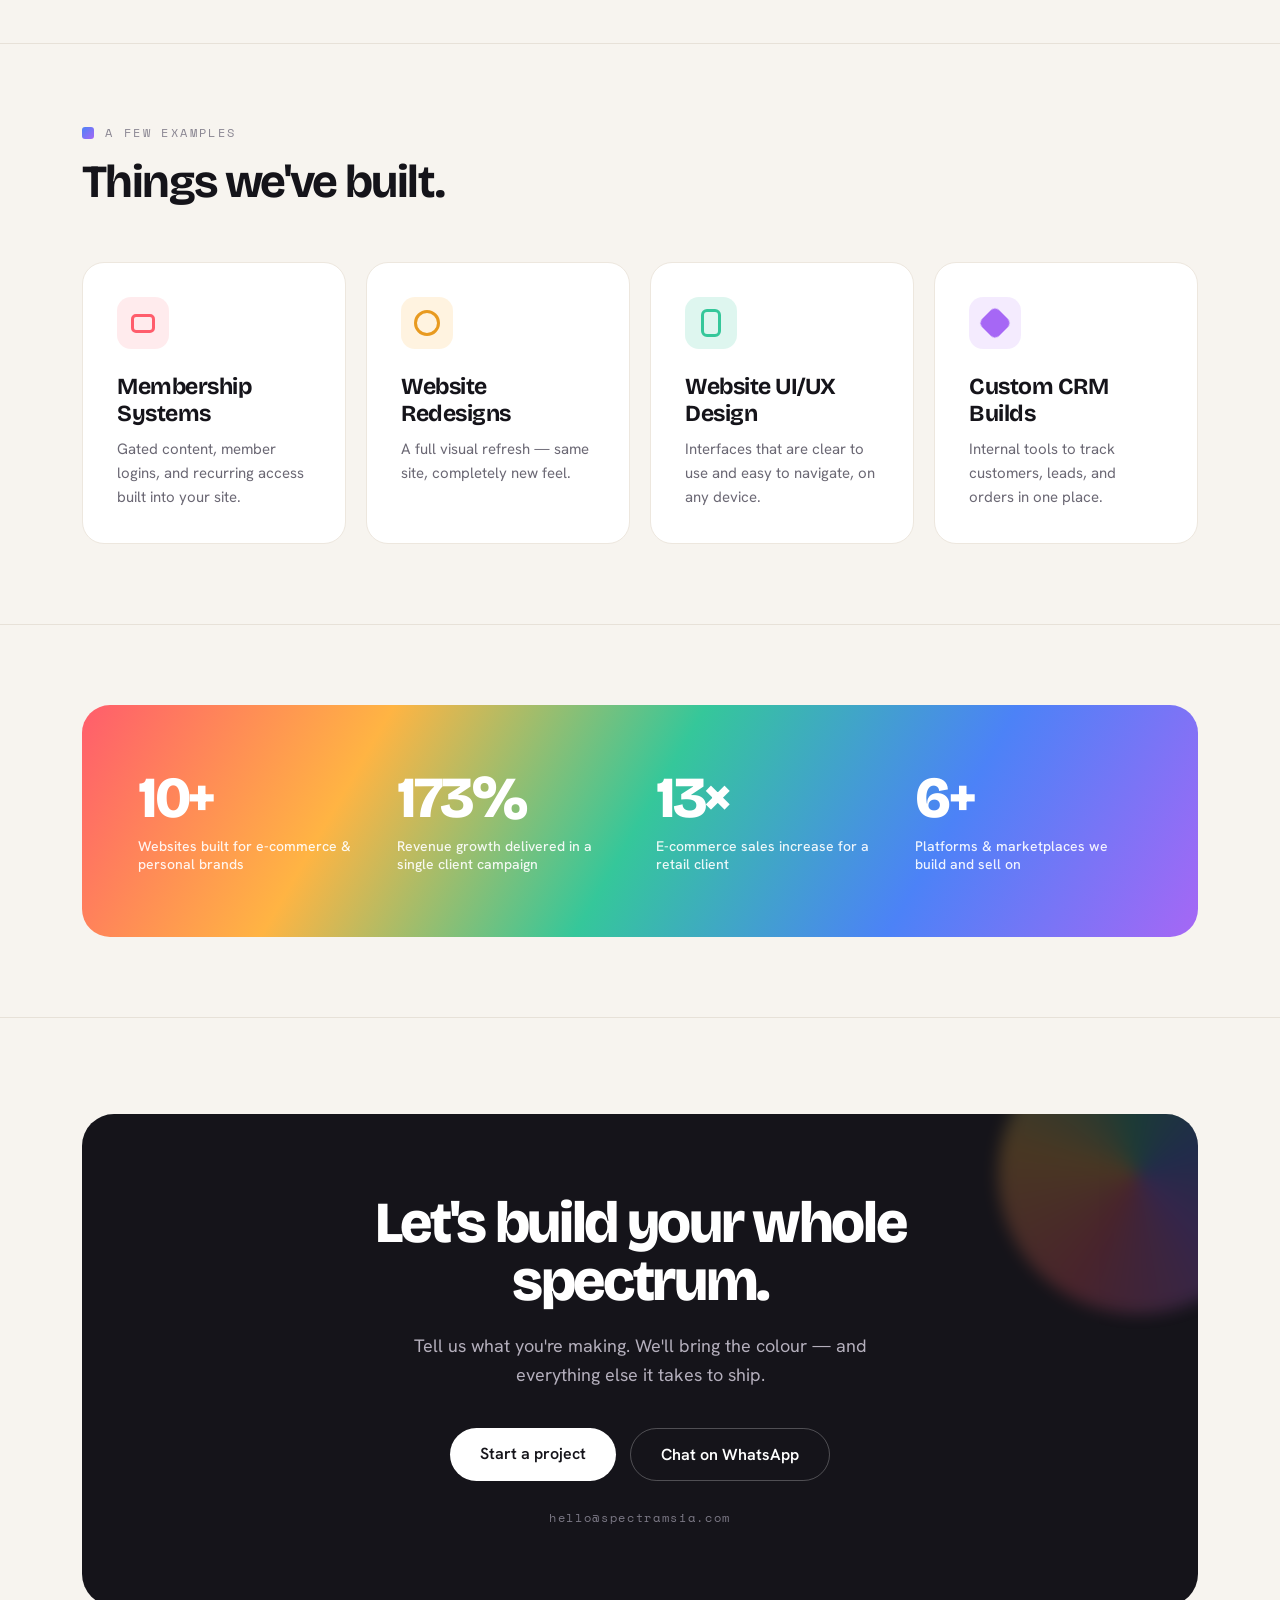
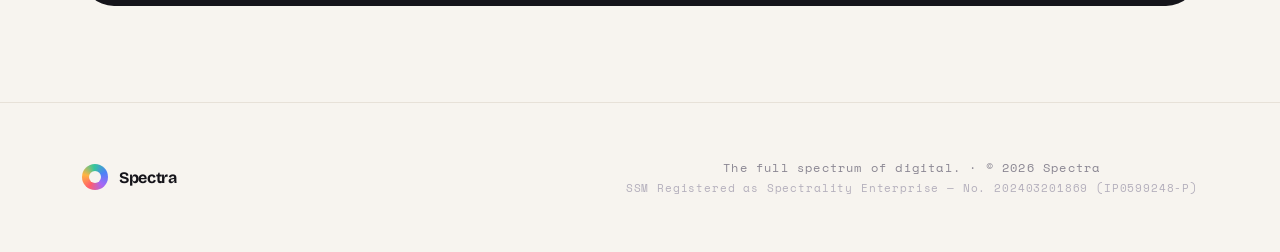
==== commit a60af273: "Add blog, GEO/SEO foundation, and nav links Four SEO/GEO-optimized guides for the open-source Amazon" ====
--- a/index.html
+++ b/index.html
@@ -233,6 +233,7 @@
         <a href="#work" style="font-size:15px;font-weight:500;color:#3A3843;">Work</a>
         <a href="#proof" style="font-size:15px;font-weight:500;color:#3A3843;">Results</a>
         <a href="/projects/" style="font-size:15px;font-weight:500;color:#3A3843;">Projects</a>
+        <a href="/blog/" style="font-size:15px;font-weight:500;color:#3A3843;">Blog</a>
         <a href="#contact" class="btn-dark" style="font-family:'Hanken Grotesk',sans-serif;font-weight:600;font-size:15px;color:#fff;background:#15141A;padding:10px 20px;border-radius:999px;">Start a project</a>
       </div>
       <label for="nav-toggle" class="nav-toggle-label" aria-label="Toggle menu"><span></span></label>
@@ -243,6 +244,7 @@
     <li><a href="#work">Work</a></li>
     <li><a href="#proof">Results</a></li>
     <li><a href="/projects/">Projects</a></li>
+    <li><a href="/blog/">Blog</a></li>
     <li><a href="#contact" class="mm-cta">Start a project →</a></li>
   </ul>
 
